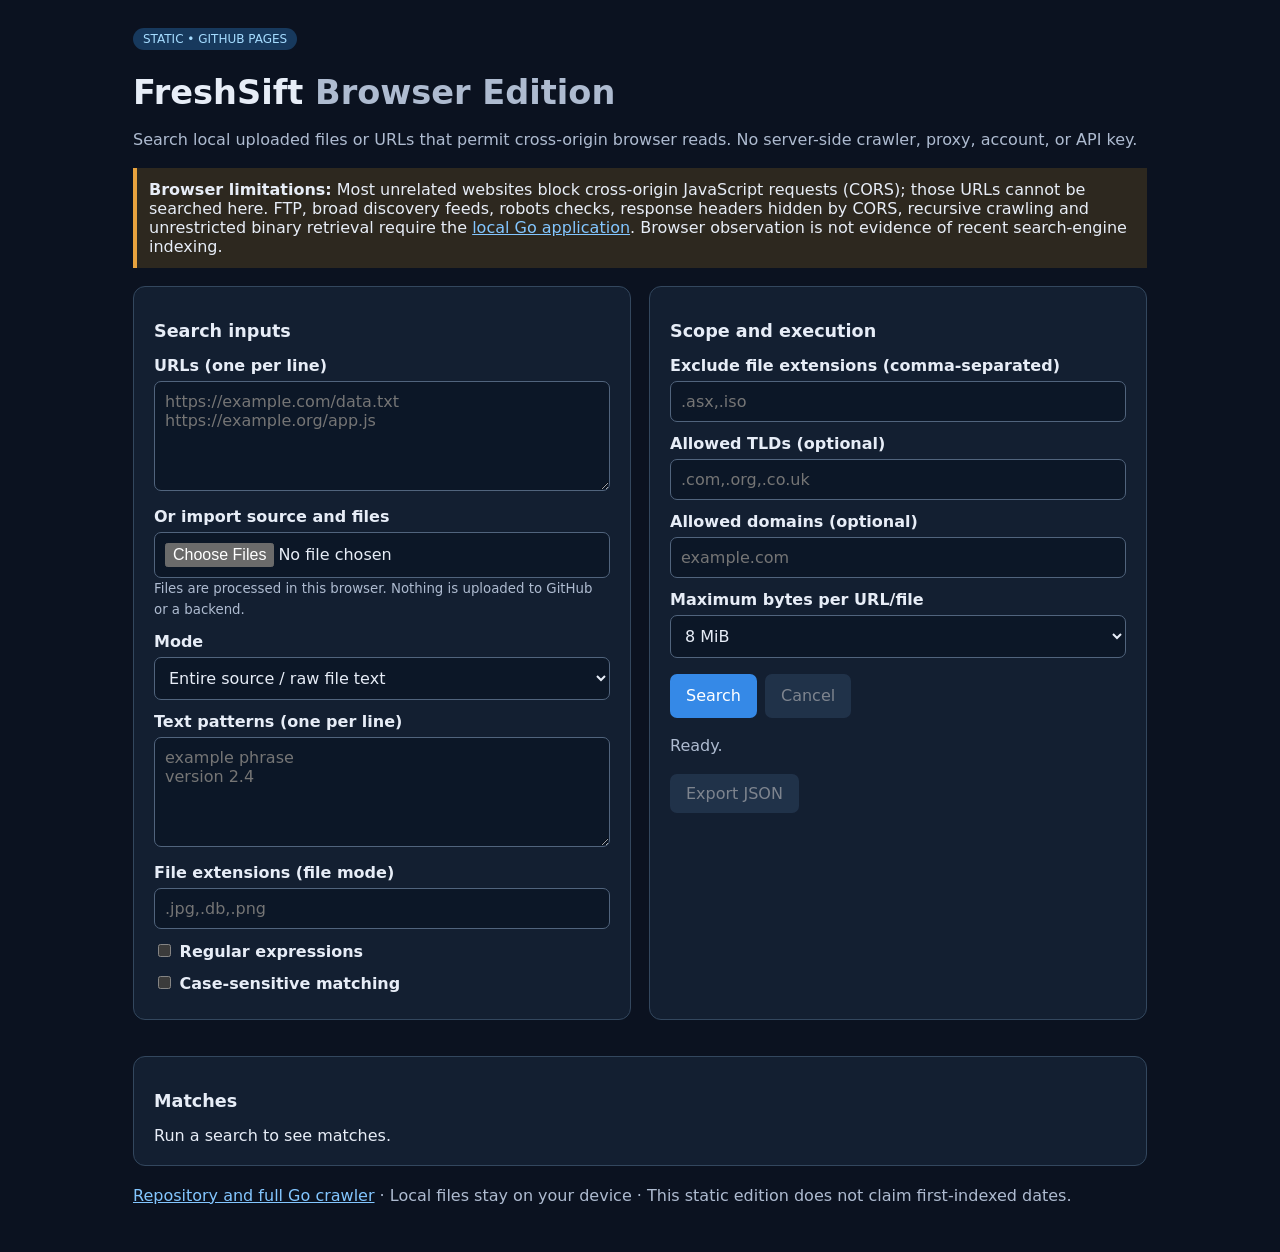
==== index.html @ af71e669 "Add standalone GitHub Pages browser edition" ====
<!doctype html>
<html lang="en"><head><meta charset="utf-8"><meta name="viewport" content="width=device-width,initial-scale=1">
<title>FreshSift · Browser Edition</title><style>
:root{color-scheme:dark;font:16px system-ui;background:#0b1220;color:#e7edf7}*{box-sizing:border-box}body{max-width:1050px;margin:auto;padding:28px 18px}h1{font-size:2.1rem;margin-bottom:4px}h2{font-size:1.1rem}p,small{color:#aebbd0;line-height:1.5}.pill{display:inline-block;padding:4px 10px;background:#17395d;border-radius:18px;color:#a5dcff;font-size:12px}.panel{background:#131f31;border:1px solid #33475e;border-radius:12px;padding:20px;margin:18px 0}.grid{display:grid;grid-template-columns:repeat(auto-fit,minmax(280px,1fr));gap:18px}label{display:block;margin:12px 0 6px;font-weight:600}textarea,input,select,button{font:inherit;border-radius:7px}textarea,input,select{background:#0c1727;color:#e7edf7;border:1px solid #51647d;padding:10px;width:100%}textarea{min-height:110px}button{border:0;padding:10px 16px;background:#3589e7;color:white;cursor:pointer}button:disabled{opacity:.45;cursor:default}button.secondary{background:#314968}button+button{margin-left:8px}a{color:#83c6ff}.warn{padding:12px;border-left:4px solid #e7a23e;background:#2d281f}.result{border-top:1px solid #354962;padding:12px 0;overflow-wrap:anywhere}.excerpt{white-space:pre-wrap;color:#c5d0e1;font-family:ui-monospace,monospace;font-size:13px}mark{background:#e7ba55;color:#1d1c15}.muted{color:#aebbd0}#status{min-height:20px}summary{cursor:pointer}</style></head><body>
<header><span class="pill">STATIC • GITHUB PAGES</span><h1>FreshSift <span class="muted">Browser Edition</span></h1>
<p>Search local uploaded files or URLs that permit cross-origin browser reads. No server-side crawler, proxy, account, or API key.</p></header>
<div class="warn"><b>Browser limitations:</b> Most unrelated websites block cross-origin JavaScript requests (CORS); those URLs cannot be searched here. FTP, broad discovery feeds, robots checks, response headers hidden by CORS, recursive crawling and unrestricted binary retrieval require the <a href="https://github.com/djshellshoxxx/freshift">local Go application</a>. Browser observation is not evidence of recent search-engine indexing.</div>
<div class="grid"><section class="panel"><h2>Search inputs</h2>
<label for="urlSeeds">URLs (one per line)</label><textarea id="urlSeeds" placeholder="https://example.com/data.txt&#10;https://example.org/app.js"></textarea>
<label for="uploads">Or import source and files</label><input id="uploads" type="file" multiple>
<small>Files are processed in this browser. Nothing is uploaded to GitHub or a backend.</small>
<label for="mode">Mode</label><select id="mode"><option value="source">Entire source / raw file text</option><option value="visible">Visible-style text from HTML</option><option value="files">Find file URLs by extension</option></select>
<label for="terms">Text patterns (one per line)</label><textarea id="terms" placeholder="example phrase&#10;version 2.4"></textarea>
<label for="extensions">File extensions (file mode)</label><input id="extensions" placeholder=".jpg,.db,.png">
<label><input type="checkbox" id="regex" style="width:auto"> Regular expressions</label>
<label><input type="checkbox" id="sensitive" style="width:auto"> Case-sensitive matching</label></section>
<section class="panel"><h2>Scope and execution</h2>
<label for="exclude">Exclude file extensions (comma-separated)</label><input id="exclude" placeholder=".asx,.iso">
<label for="tlds">Allowed TLDs (optional)</label><input id="tlds" placeholder=".com,.org,.co.uk">
<label for="domains">Allowed domains (optional)</label><input id="domains" placeholder="example.com">
<label for="maxBytes">Maximum bytes per URL/file</label><select id="maxBytes"><option value="1048576">1 MiB</option><option value="8388608" selected>8 MiB</option></select>
<p><button id="run">Search</button><button id="cancel" class="secondary" disabled>Cancel</button></p>
<p id="status" role="status">Ready.</p><p id="counts" class="muted"></p><button class="secondary" id="export" disabled>Export JSON</button></section></div>
<section class="panel"><h2>Matches</h2><div id="results" aria-live="polite">Run a search to see matches.</div></section>
<footer><p><a href="https://github.com/djshellshoxxx/freshift">Repository and full Go crawler</a> · Local files stay on your device · This static edition does not claim first-indexed dates.</p></footer>
<script>
'use strict';
const el=id=>document.getElementById(id);let controller=null;let results=[];
const lines=s=>s.split(/[\n,]+/).map(v=>v.trim()).filter(Boolean);
const extList=s=>lines(s).map(x=>x.toLowerCase().startsWith('.')?x.toLowerCase():'.'+x.toLowerCase());
function extension(path,arr){return arr.some(x=>path.toLowerCase().endsWith(x))}
function accept(name){let url;try{url=new URL(name)}catch{url=null}const path=url?url.pathname:name;const ex=extList(el('exclude').value);if(extension(path,ex))return false;
if(url){const tlds=extList(el('tlds').value),domains=lines(el('domains').value).map(x=>x.toLowerCase());const host=url.hostname.toLowerCase();if(tlds.length&&!tlds.some(x=>host.endsWith(x)))return false;if(domains.length&&!domains.some(x=>host===x||host.endsWith('.'+x)))return false}return true}
function visible(s){try{const doc=new DOMParser().parseFromString(s,'text/html');for(const e of doc.querySelectorAll('script,style,template,noscript,svg,head'))e.remove();return doc.body?.textContent||''}catch{return s}}
function patterns(){const terms=lines(el('terms').value);if(!terms.length)throw Error('Enter search patterns.');return terms.map(s=>({text:s,re:new RegExp(el('regex').checked?s:s.replace(/[.*+?^$()|[\]{}\\]/g,'\\$&'),el('sensitive').checked?'g':'gi')}))}
function add(name,mode,term,before,match,after){results.push({url:name,mode,pattern:term,matched:match,before,after});const d=document.createElement('div');d.className='result';const title=document.createElement('strong');title.textContent=name;d.append(title);const meta=document.createElement('div');meta.className='muted';meta.textContent=mode+(term?' · '+term:'');d.append(meta);
if(match){const p=document.createElement('div');p.className='excerpt';p.append(document.createTextNode(before));const m=document.createElement('mark');m.textContent=match;p.append(m,document.createTextNode(after));d.append(p)}
el('results').append(d)}
function inspect(name,body,mode,pats){if(mode==='files'){if(extension(new URL(name,location.href).pathname,extList(el('extensions').value)))add(name,'File extension','','','','');return}const text=mode==='visible'?visible(body):body;for(const p of pats){p.re.lastIndex=0;let m,n=0;while((m=p.re.exec(text))&&n++<200){const a=m.index,b=a+m[0].length;add(name,mode,p.text,text.slice(Math.max(0,a-70),a),m[0],text.slice(b,b+100));if(!m[0])p.re.lastIndex++}}}
async function run(){const mode=el('mode').value;const pats=mode==='files'?[]:patterns();if(mode==='files'&&!extList(el('extensions').value).length)throw Error('Enter file extensions.');const urls=lines(el('urlSeeds').value),files=[...el('uploads').files];if(!urls.length&&!files.length)throw Error('Add URLs or upload files.');
controller=new AbortController();el('run').disabled=true;el('cancel').disabled=false;el('export').disabled=true;results=[];el('results').replaceChildren();let done=0,failed=0;const max=Number(el('maxBytes').value);const status=s=>el('status').textContent=s;
for(const file of files){if(controller.signal.aborted)break;if(!accept(file.name))continue;try{if(file.size>max)throw Error('Too large');inspect(file.name,mode,mode==='files'?'':await file.text(),pats);done++}catch(e){failed++;status(file.name+': '+e.message)}}
for(const raw of urls){if(controller.signal.aborted)break;try{const url=new URL(raw);if(!['https:','http:'].includes(url.protocol))throw Error('Only HTTP(S) is supported.');if(!accept(url.href))continue;if(mode==='files'){inspect(url.href,'','files',[]);done++;continue}
status('Fetching '+url.href);const resp=await fetch(url.href,{signal:controller.signal,credentials:'omit'});if(!resp.ok)throw Error('HTTP '+resp.status);const len=Number(resp.headers.get('content-length'));if(len>max)throw Error('Too large');const reader=resp.body?.getReader();let bytes=new Uint8Array(0);if(reader){const chunks=[];let size=0;while(true){const {done:over,value}=await reader.read();if(over)break;size+=value.byteLength;if(size>max){reader.cancel();throw Error('Exceeded file limit')}chunks.push(value)}bytes=new Uint8Array(size);let offset=0;for(const part of chunks){bytes.set(part,offset);offset+=part.length}}else{const b=await resp.arrayBuffer();if(b.byteLength>max)throw Error('Too large');bytes=new Uint8Array(b)}inspect(url.href,new TextDecoder().decode(bytes),mode,pats);done++}catch(e){failed++;status(raw+': '+e.message+(e instanceof TypeError?' (possibly CORS)':''))}}
el('counts').textContent=done+' items processed; '+failed+' failed; '+results.length+' matches';if(!failed)status('Search complete.');el('run').disabled=false;el('cancel').disabled=true;el('export').disabled=!results.length;controller=null}
el('run').addEventListener('click',()=>run().catch(e=>{el('status').textContent=e.message;el('run').disabled=false;el('cancel').disabled=true;controller=null}));el('cancel').addEventListener('click',()=>controller?.abort());el('export').addEventListener('click',()=>{const b=new Blob([JSON.stringify(results,null,2)],{type:'application/json'}),u=URL.createObjectURL(b),a=document.createElement('a');a.href=u;a.download='freshsift-pages-results.json';a.click();setTimeout(()=>URL.revokeObjectURL(u),1000)});
</script></body></html>
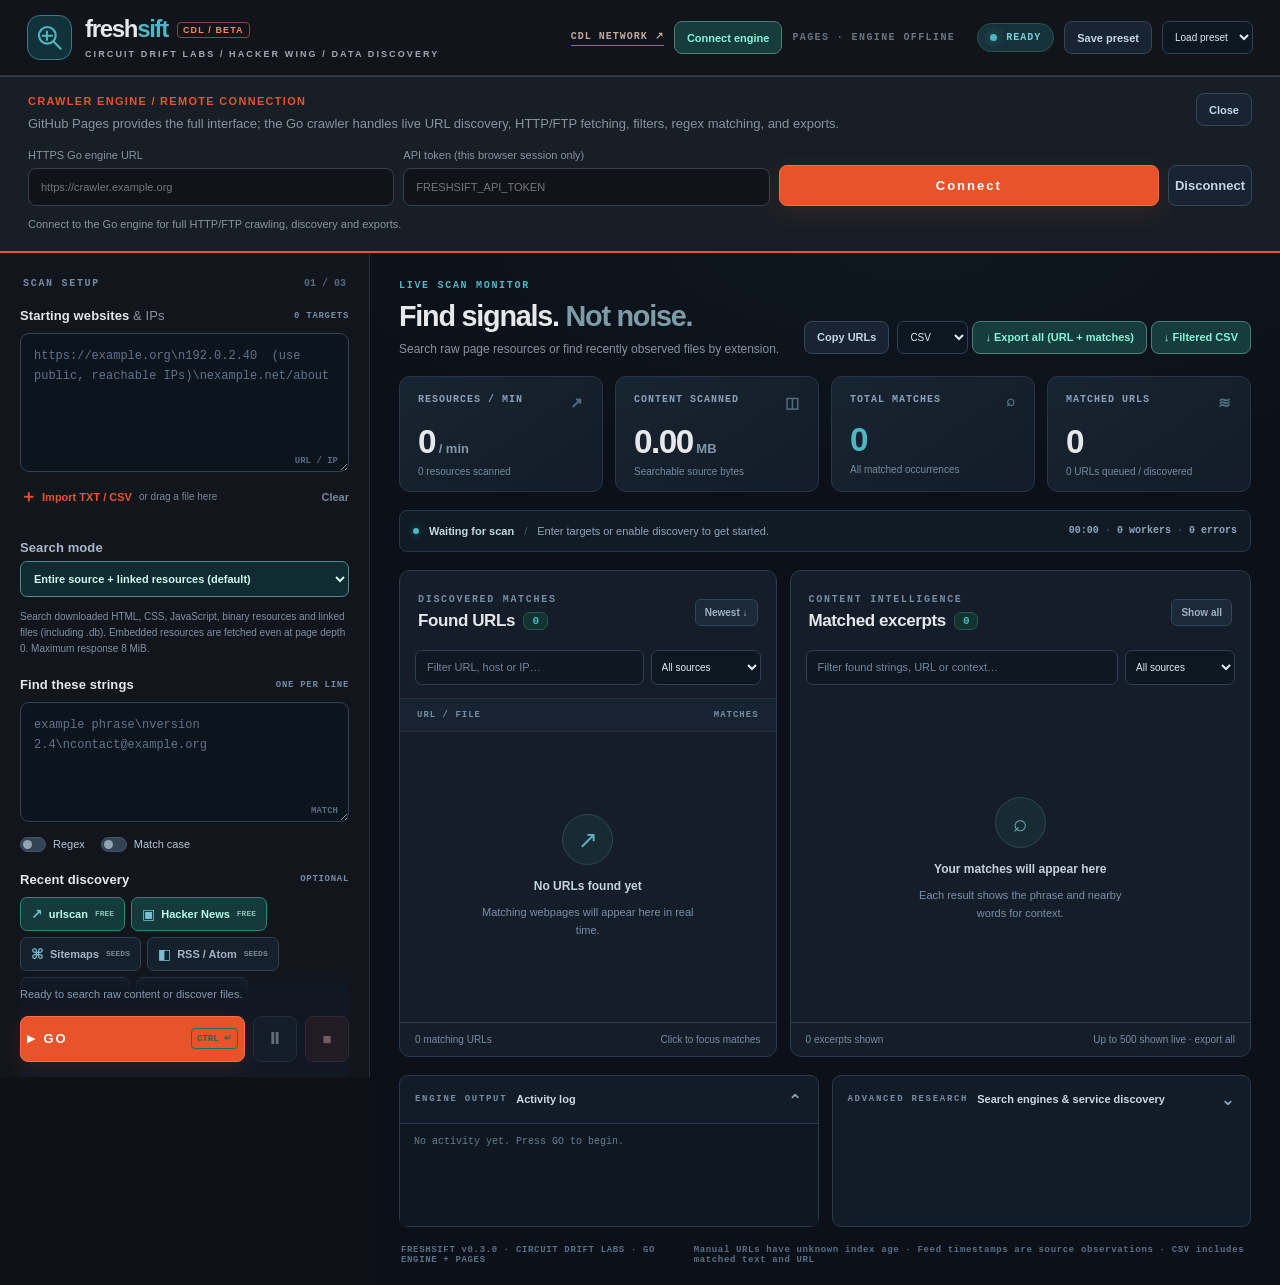
==== commit a1c74392: "Make GitHub Pages root and workflow deployments use identical CDL dashboard" ====
--- a/index.html
+++ b/index.html
@@ -1,47 +1,164 @@
-<!doctype html>
-<html lang="en"><head><meta charset="utf-8"><meta name="viewport" content="width=device-width,initial-scale=1">
-<title>FreshSift · Browser Edition</title><style>
-:root{color-scheme:dark;font:16px system-ui;background:#0b1220;color:#e7edf7}*{box-sizing:border-box}body{max-width:1050px;margin:auto;padding:28px 18px}h1{font-size:2.1rem;margin-bottom:4px}h2{font-size:1.1rem}p,small{color:#aebbd0;line-height:1.5}.pill{display:inline-block;padding:4px 10px;background:#17395d;border-radius:18px;color:#a5dcff;font-size:12px}.panel{background:#131f31;border:1px solid #33475e;border-radius:12px;padding:20px;margin:18px 0}.grid{display:grid;grid-template-columns:repeat(auto-fit,minmax(280px,1fr));gap:18px}label{display:block;margin:12px 0 6px;font-weight:600}textarea,input,select,button{font:inherit;border-radius:7px}textarea,input,select{background:#0c1727;color:#e7edf7;border:1px solid #51647d;padding:10px;width:100%}textarea{min-height:110px}button{border:0;padding:10px 16px;background:#3589e7;color:white;cursor:pointer}button:disabled{opacity:.45;cursor:default}button.secondary{background:#314968}button+button{margin-left:8px}a{color:#83c6ff}.warn{padding:12px;border-left:4px solid #e7a23e;background:#2d281f}.result{border-top:1px solid #354962;padding:12px 0;overflow-wrap:anywhere}.excerpt{white-space:pre-wrap;color:#c5d0e1;font-family:ui-monospace,monospace;font-size:13px}mark{background:#e7ba55;color:#1d1c15}.muted{color:#aebbd0}#status{min-height:20px}summary{cursor:pointer}</style></head><body>
-<header><span class="pill">STATIC • GITHUB PAGES</span><h1>FreshSift <span class="muted">Browser Edition</span></h1>
-<p>Search local uploaded files or URLs that permit cross-origin browser reads. No server-side crawler, proxy, account, or API key.</p></header>
-<div class="warn"><b>Browser limitations:</b> Most unrelated websites block cross-origin JavaScript requests (CORS); those URLs cannot be searched here. FTP, broad discovery feeds, robots checks, response headers hidden by CORS, recursive crawling and unrestricted binary retrieval require the <a href="https://github.com/djshellshoxxx/freshift">local Go application</a>. Browser observation is not evidence of recent search-engine indexing.</div>
-<div class="grid"><section class="panel"><h2>Search inputs</h2>
-<label for="urlSeeds">URLs (one per line)</label><textarea id="urlSeeds" placeholder="https://example.com/data.txt&#10;https://example.org/app.js"></textarea>
-<label for="uploads">Or import source and files</label><input id="uploads" type="file" multiple>
-<small>Files are processed in this browser. Nothing is uploaded to GitHub or a backend.</small>
-<label for="mode">Mode</label><select id="mode"><option value="source">Entire source / raw file text</option><option value="visible">Visible-style text from HTML</option><option value="files">Find file URLs by extension</option></select>
-<label for="terms">Text patterns (one per line)</label><textarea id="terms" placeholder="example phrase&#10;version 2.4"></textarea>
-<label for="extensions">File extensions (file mode)</label><input id="extensions" placeholder=".jpg,.db,.png">
-<label><input type="checkbox" id="regex" style="width:auto"> Regular expressions</label>
-<label><input type="checkbox" id="sensitive" style="width:auto"> Case-sensitive matching</label></section>
-<section class="panel"><h2>Scope and execution</h2>
-<label for="exclude">Exclude file extensions (comma-separated)</label><input id="exclude" placeholder=".asx,.iso">
-<label for="tlds">Allowed TLDs (optional)</label><input id="tlds" placeholder=".com,.org,.co.uk">
-<label for="domains">Allowed domains (optional)</label><input id="domains" placeholder="example.com">
-<label for="maxBytes">Maximum bytes per URL/file</label><select id="maxBytes"><option value="1048576">1 MiB</option><option value="8388608" selected>8 MiB</option></select>
-<p><button id="run">Search</button><button id="cancel" class="secondary" disabled>Cancel</button></p>
-<p id="status" role="status">Ready.</p><p id="counts" class="muted"></p><button class="secondary" id="export" disabled>Export JSON</button></section></div>
-<section class="panel"><h2>Matches</h2><div id="results" aria-live="polite">Run a search to see matches.</div></section>
-<footer><p><a href="https://github.com/djshellshoxxx/freshift">Repository and full Go crawler</a> · Local files stay on your device · This static edition does not claim first-indexed dates.</p></footer>
-<script>
-'use strict';
-const el=id=>document.getElementById(id);let controller=null;let results=[];
-const lines=s=>s.split(/[\n,]+/).map(v=>v.trim()).filter(Boolean);
-const extList=s=>lines(s).map(x=>x.toLowerCase().startsWith('.')?x.toLowerCase():'.'+x.toLowerCase());
-function extension(path,arr){return arr.some(x=>path.toLowerCase().endsWith(x))}
-function accept(name){let url;try{url=new URL(name)}catch{url=null}const path=url?url.pathname:name;const ex=extList(el('exclude').value);if(extension(path,ex))return false;
-if(url){const tlds=extList(el('tlds').value),domains=lines(el('domains').value).map(x=>x.toLowerCase());const host=url.hostname.toLowerCase();if(tlds.length&&!tlds.some(x=>host.endsWith(x)))return false;if(domains.length&&!domains.some(x=>host===x||host.endsWith('.'+x)))return false}return true}
-function visible(s){try{const doc=new DOMParser().parseFromString(s,'text/html');for(const e of doc.querySelectorAll('script,style,template,noscript,svg,head'))e.remove();return doc.body?.textContent||''}catch{return s}}
-function patterns(){const terms=lines(el('terms').value);if(!terms.length)throw Error('Enter search patterns.');return terms.map(s=>({text:s,re:new RegExp(el('regex').checked?s:s.replace(/[.*+?^$()|[\]{}\\]/g,'\\$&'),el('sensitive').checked?'g':'gi')}))}
-function add(name,mode,term,before,match,after){results.push({url:name,mode,pattern:term,matched:match,before,after});const d=document.createElement('div');d.className='result';const title=document.createElement('strong');title.textContent=name;d.append(title);const meta=document.createElement('div');meta.className='muted';meta.textContent=mode+(term?' · '+term:'');d.append(meta);
-if(match){const p=document.createElement('div');p.className='excerpt';p.append(document.createTextNode(before));const m=document.createElement('mark');m.textContent=match;p.append(m,document.createTextNode(after));d.append(p)}
-el('results').append(d)}
-function inspect(name,body,mode,pats){if(mode==='files'){if(extension(new URL(name,location.href).pathname,extList(el('extensions').value)))add(name,'File extension','','','','');return}const text=mode==='visible'?visible(body):body;for(const p of pats){p.re.lastIndex=0;let m,n=0;while((m=p.re.exec(text))&&n++<200){const a=m.index,b=a+m[0].length;add(name,mode,p.text,text.slice(Math.max(0,a-70),a),m[0],text.slice(b,b+100));if(!m[0])p.re.lastIndex++}}}
-async function run(){const mode=el('mode').value;const pats=mode==='files'?[]:patterns();if(mode==='files'&&!extList(el('extensions').value).length)throw Error('Enter file extensions.');const urls=lines(el('urlSeeds').value),files=[...el('uploads').files];if(!urls.length&&!files.length)throw Error('Add URLs or upload files.');
-controller=new AbortController();el('run').disabled=true;el('cancel').disabled=false;el('export').disabled=true;results=[];el('results').replaceChildren();let done=0,failed=0;const max=Number(el('maxBytes').value);const status=s=>el('status').textContent=s;
-for(const file of files){if(controller.signal.aborted)break;if(!accept(file.name))continue;try{if(file.size>max)throw Error('Too large');inspect(file.name,mode,mode==='files'?'':await file.text(),pats);done++}catch(e){failed++;status(file.name+': '+e.message)}}
-for(const raw of urls){if(controller.signal.aborted)break;try{const url=new URL(raw);if(!['https:','http:'].includes(url.protocol))throw Error('Only HTTP(S) is supported.');if(!accept(url.href))continue;if(mode==='files'){inspect(url.href,'','files',[]);done++;continue}
-status('Fetching '+url.href);const resp=await fetch(url.href,{signal:controller.signal,credentials:'omit'});if(!resp.ok)throw Error('HTTP '+resp.status);const len=Number(resp.headers.get('content-length'));if(len>max)throw Error('Too large');const reader=resp.body?.getReader();let bytes=new Uint8Array(0);if(reader){const chunks=[];let size=0;while(true){const {done:over,value}=await reader.read();if(over)break;size+=value.byteLength;if(size>max){reader.cancel();throw Error('Exceeded file limit')}chunks.push(value)}bytes=new Uint8Array(size);let offset=0;for(const part of chunks){bytes.set(part,offset);offset+=part.length}}else{const b=await resp.arrayBuffer();if(b.byteLength>max)throw Error('Too large');bytes=new Uint8Array(b)}inspect(url.href,new TextDecoder().decode(bytes),mode,pats);done++}catch(e){failed++;status(raw+': '+e.message+(e instanceof TypeError?' (possibly CORS)':''))}}
-el('counts').textContent=done+' items processed; '+failed+' failed; '+results.length+' matches';if(!failed)status('Search complete.');el('run').disabled=false;el('cancel').disabled=true;el('export').disabled=!results.length;controller=null}
-el('run').addEventListener('click',()=>run().catch(e=>{el('status').textContent=e.message;el('run').disabled=false;el('cancel').disabled=true;controller=null}));el('cancel').addEventListener('click',()=>controller?.abort());el('export').addEventListener('click',()=>{const b=new Blob([JSON.stringify(results,null,2)],{type:'application/json'}),u=URL.createObjectURL(b),a=document.createElement('a');a.href=u;a.download='freshsift-pages-results.json';a.click();setTimeout(()=>URL.revokeObjectURL(u),1000)});
-</script></body></html>+<!DOCTYPE html>
+<html lang="en">
+<head>
+<meta charset="utf-8">
+<meta name="viewport" content="width=device-width, initial-scale=1">
+<meta name="freshsift-frontend" content="pages">
+<meta name="theme-color" content="#0e1116">
+<meta name="description" content="FreshSift — search recent public URLs, files, raw HTML, CSS and JavaScript for strings or regex.">
+<title>FreshSift · Web discovery, files &amp; source search</title>
+<link rel="icon" type="image/svg+xml" href="./favicon.svg">
+<link rel="stylesheet" href="./style.css">
+<script src="./app.js" defer></script>
+</head>
+<body>
+<div class="shell">
+  <header class="topbar">
+    <div class="brand">
+      <div class="logo" aria-hidden="true"><svg viewBox="0 0 36 36" fill="none"><circle cx="15.5" cy="15.5" r="9.7" stroke="currentColor" stroke-width="2.5"/><path d="m23 23 8 8M10 16h11m-6-5v10" stroke="currentColor" stroke-width="2.4" stroke-linecap="round"/></svg></div>
+      <div><div class="brandname">fresh<span>sift</span><span class="beta">CDL / BETA</span></div><div class="brandcaption">CIRCUIT DRIFT LABS  /  HACKER WING  /  DATA DISCOVERY</div></div>
+    </div>
+    <div class="header-actions"><a class="circuit-link" href="https://github.com/djshellshoxxx" target="_blank" rel="noopener noreferrer" title="Circuit Drift Labs projects">CDL NETWORK ↗</a><button id="btnConnect" class="btn btn-outline btn-small" type="button">Connect engine</button>
+      <span class="header-clock" id="clock">LOCAL ENGINE</span>
+      <span class="state-chip" id="stateChip"><i></i><span id="stateText">READY</span></span>
+      <button id="btnPresets" type="button" class="btn btn-ghost btn-small" title="Save your settings as a preset">Save preset</button>
+      <select id="presetSelect" aria-label="Load preset" class="compact-select"><option value="">Load preset</option></select>
+    </div>
+  </header>
+
+  <section id="connectionPanel" class="connection-panel" hidden aria-label="Crawler engine connection">
+    <div class="connection-head"><div><strong>CRAWLER ENGINE / REMOTE CONNECTION</strong><p>GitHub Pages provides the full interface; the Go crawler handles live URL discovery, HTTP/FTP fetching, filters, regex matching, and exports.</p></div><button type="button" id="connectionClose" class="btn btn-ghost btn-small">Close</button></div>
+    <div class="connection-fields"><label>HTTPS Go engine URL<input id="engineURL" type="url" placeholder="https://crawler.example.org" spellcheck="false" autocomplete="url"></label><label>API token (this browser session only)<input id="engineToken" type="password" placeholder="FRESHSIFT_API_TOKEN" autocomplete="off"></label><button class="btn btn-primary" id="connectSubmit" type="button">Connect</button><button class="btn btn-ghost" id="disconnectEngine" type="button">Disconnect</button></div>
+    <p class="connection-note" id="engineConnectionMessage" role="status">Run the Go engine behind an HTTPS reverse proxy with token authentication and the Pages origin explicitly allowed. Credentials are never sent to GitHub.</p>
+  </section>
+  <div class="workspace">
+    <aside class="sidebar" aria-label="Search configuration">
+      <div class="side-head"><span class="eyebrow">SCAN SETUP</span><span class="side-number">01 / 03</span></div>
+      <section class="form-section">
+        <div class="section-head"><label for="seeds" class="field-title">Starting websites <span class="soft">&amp; IPs</span></label><span class="hint-link" id="targetCount">0 TARGETS</span></div>
+        <div class="field-wrap"><textarea id="seeds" rows="5" spellcheck="false" placeholder="https://example.org\n192.0.2.40  (use public, reachable IPs)\nexample.net/about"></textarea><span class="field-corner">URL / IP</span></div>
+        <div class="file-row" id="dropzone"><input type="file" id="fileInput" accept=".txt,.csv,.list,.tsv" hidden><button class="text-action" id="chooseFile" type="button"><span class="action-icon">＋</span> Import TXT / CSV</button><span class="file-hint" id="fileHint">or drag a file here</span><button type="button" id="clearSeeds" class="text-action muted-action">Clear</button></div>
+      </section>
+
+      <section class="form-section">
+        <label class="stack-field full-field scope-field"><span class="field-title">Search mode</span><select id="searchMode" aria-describedby="modeHint">
+          <option value="source" selected>Entire source + linked resources (default)</option>
+          <option value="visible">Visible webpage text only</option>
+          <option value="files">Discover filetypes by extension</option>
+        </select></label>
+        <div class="note" id="modeHint">Scans downloaded HTML, CSS, JS, text and other resource bytes, including .db files. Linked assets are scanned even at page depth 0; large resources have an 8 MiB limit.</div>
+      </section>
+      <section class="form-section" id="stringSettings">
+        <div class="section-head"><label for="patterns" class="field-title">Find these strings</label><span class="hint-link">ONE PER LINE</span></div>
+        <div class="field-wrap"><textarea id="patterns" rows="4" spellcheck="false" placeholder="example phrase\nversion 2.4\ncontact@example.org"></textarea><span class="field-corner">MATCH</span></div>
+        <div class="toggle-row">
+          <label class="switch-label"><input type="checkbox" id="regex"><span class="switch-track"></span> Regex</label>
+          <label class="switch-label"><input type="checkbox" id="caseSensitive"><span class="switch-track"></span> Match case</label>
+        </div>
+      </section>
+      <section class="form-section" id="fileTypeSettings" hidden>
+        <div class="section-head"><label for="fileTypes" class="field-title">Find these filetypes</label><span class="hint-link">EXTENSIONS</span></div>
+        <div class="field-wrap"><textarea id="fileTypes" rows="2" spellcheck="false" placeholder=".jpg, .jpeg, .png, .db"></textarea><span class="field-corner">FILES</span></div>
+        <div class="note">Finds matching file URLs from seeds, recent discovery feeds, webpage links, resource references and FTP listings. Verifies accessibility with HTTP HEAD / FTP SIZE where supported, without downloading large matches. Discovery time is not proof of first indexing.</div>
+      </section>
+
+      <section class="form-section discovery">
+        <div class="section-head"><span class="field-title">Recent discovery</span><span class="hint-link">OPTIONAL</span></div>
+        <div class="source-options">
+          <label class="source"><input type="checkbox" id="src-urlscan" checked><span class="source-body"><span class="source-icon">↗</span> urlscan <small>FREE</small></span></label>
+          <label class="source"><input type="checkbox" id="src-hn" checked><span class="source-body"><span class="source-icon">▣</span> Hacker News <small>FREE</small></span></label>
+          <label class="source"><input type="checkbox" id="src-sitemap"><span class="source-body"><span class="source-icon">⌘</span> Sitemaps <small>SEEDS</small></span></label>
+          <label class="source"><input type="checkbox" id="src-rss"><span class="source-body"><span class="source-icon">◧</span> RSS / Atom <small>SEEDS</small></span></label>
+          <label class="source"><input type="checkbox" id="src-ct"><span class="source-body"><span class="source-icon">◇</span> CT logs <small>SEEDS</small></span></label>
+          <label class="source"><input type="checkbox" id="src-brave"><span class="source-body"><span class="source-icon">◈</span> Brave API <small>KEY</small></span></label>
+        </div>
+        <div class="two-fields">
+          <label class="stack-field"><span>Source age window</span><select id="recentHours"><option value="1">Last 1 hour</option><option value="6">Last 6 hours</option><option value="12">Last 12 hours</option><option value="24" selected>Last 24 hours</option><option value="48">Last 48 hours</option><option value="72">Last 3 days</option><option value="168">Last 7 days</option><option value="720">Last 30 days</option></select></label>
+          <label class="stack-field"><span>Discover up to / source</span><select id="discoveryLimit"><option value="50">50 URLs</option><option value="100">100 URLs</option><option value="250" selected>250 URLs</option><option value="500">500 URLs</option><option value="1000">1,000 URLs</option><option value="2000">2,000 URLs</option></select></label>
+        </div>
+        <label class="stack-field full-field"><span>Discovery keyword <em>(HN / Brave)</em></span><input id="sourceQuery" type="text" placeholder="Optional: service name or topic" maxlength="256"></label>
+        <div class="note">Recent scan, post, or certificate times are <strong>not</strong> proof that a page was first indexed.</div>
+      </section>
+
+      <details class="advanced" id="advanced"><summary>Scan limits &amp; crawl controls <span class="summary-arrow">⌄</span></summary>
+        <div class="advanced-inner">
+          <div class="two-fields"><label class="stack-field"><span>Budget mode</span><select id="budgetMode"><option value="pages" selected>Depth / page limits</option><option value="timer">Minutes per site</option></select></label><label class="stack-field"><span>Follow links</span><select id="depth"><option value="0">Homepage / seed only</option><option value="1" selected>1 level</option><option value="2">2 levels</option><option value="3">3 levels</option><option value="5">5 levels</option><option value="8">8 levels</option></select></label></div>
+          <div class="two-fields"><label class="stack-field"><span>Max path segments</span><input type="number" id="maxPathSegments" min="0" max="50" value="5"></label><label class="stack-field"><span>Extra dirs below seed <em>(0=any)</em></span><input type="number" id="maxExtraDirs" min="0" max="50" value="0"></label></div>
+          <div class="two-fields"><label class="stack-field"><span>Minutes per site <em>(0 = off)</em></span><input type="number" id="siteMinutes" min="0" max="1440" value="0"></label><label class="stack-field"><span>Max pages total</span><input type="number" id="maxPages" min="1" max="100000" value="1000"></label></div>
+          <div class="two-fields"><label class="stack-field"><span>Pages per host</span><input type="number" id="maxPagesPerHost" min="1" max="10000" value="80"></label><label class="stack-field"><span>Parallel workers</span><input type="number" id="concurrency" min="1" max="200" value="24"></label></div>
+          <div class="two-fields"><label class="stack-field"><span>Workers / host</span><input type="number" id="perHostConcurrency" min="1" max="10" value="2"></label><label class="stack-field"><span>Timeout / request (s)</span><input type="number" id="timeoutSeconds" min="2" max="90" value="12"></label></div>
+          <div class="tick-list">
+            <label><input id="respectRobots" type="checkbox" checked> Respect robots.txt</label>
+            <label><input id="enableFTP" type="checkbox" checked> Follow anonymous FTP links and directory listings (passive, read-only)</label>
+            <label><input id="status2xxOnly" type="checkbox" checked> Only match successful (2xx) pages</label>
+            <label><input id="followExternal" type="checkbox"> Follow links to external domains</label>
+            <label><input id="allowPrivate" type="checkbox"> Allow private / LAN IP destinations</label>
+          </div>
+        </div>
+      </details>
+      <details class="advanced" id="filterSettings"><summary>Target filters <span class="summary-arrow">⌄</span></summary>
+        <div class="advanced-inner">
+          <label class="stack-field full-field"><span>Only these TLDs <em>(optional: .com, .org, .co.uk)</em></span><input id="allowedTLDs" placeholder=".com, .net, .co.uk"></label>
+          <div class="note">A TLD filter excludes IP-address targets; leave it blank to include direct IPs.</div>
+          <label class="stack-field full-field"><span>Exclude filetypes <em>(comma separated)</em></span><input id="excludeFileTypes" placeholder=".asx, .iso, .mp4"></label>
+          <label class="stack-field full-field"><span>Only these domains <em>(comma separated)</em></span><input id="allowDomains" placeholder="example.org, docs.example.net"></label>
+          <label class="stack-field full-field"><span>Exclude these domains</span><input id="excludeDomains" placeholder="ads.example.org"></label>
+          <label class="stack-field full-field"><span>URL must contain</span><input id="urlContains" placeholder="/blog/"></label>
+          <label class="stack-field full-field"><span>URL must not contain</span><input id="urlExcludes" placeholder="/archive/"></label>
+        </div>
+      </details>
+      <details class="advanced" id="projectTools"><summary>Project tools &amp; session history <span class="summary-arrow">⌄</span></summary>
+      <div class="advanced-inner">
+        <p class="note">Export or import complete scan settings, preview current scope, and review recent locally stored scan summaries. The browser never automatically uploads those settings.</p>
+        <div class="tools-row"><button type="button" id="scopePreview" class="btn btn-ghost btn-small">Scope preview</button><button type="button" id="exportConfig" class="btn btn-ghost btn-small">Export settings</button><button type="button" id="importConfigBtn" class="btn btn-ghost btn-small">Import settings</button><input type="file" accept="application/json,.json" id="importConfigFile" hidden></div>
+        <div id="scopeReport" class="scope-report" role="status" hidden></div>
+        <div class="history-head">RECENT SCANS / LOCAL HISTORY</div><div id="scanHistory" class="history-list">No scans saved yet.</div>
+      </div></details>
+      <div class="sidebar-bottom">
+        <div id="statusMessage" role="status" class="status-message">Ready to search raw content or discover files.</div>
+        <div class="start-row"><button id="startBtn" class="btn btn-primary" type="button"><span class="play">▶</span> GO <span class="keycap">CTRL ↵</span></button><button id="pauseBtn" class="btn btn-ghost icon-btn" type="button" title="Pause scan" disabled>Ⅱ</button><button id="stopBtn" class="btn btn-danger icon-btn" type="button" title="Stop scan" disabled>■</button></div>
+      </div>
+    </aside>
+
+    <main class="main" aria-label="Live results">
+      <div class="main-top"><div><div class="eyebrow cyan">LIVE SCAN MONITOR</div><h1>Find signals. <span>Not noise.</span></h1><p>Search raw page resources or find recently observed files by extension.</p></div><div class="top-tools"><button id="copyUrls" type="button" class="btn btn-ghost btn-small">Copy URLs</button><div class="export-group"><select aria-label="Export format" id="exportFormat" class="compact-select"><option value="csv">CSV</option><option value="json">JSON</option><option value="jsonl">JSONL</option></select><button type="button" class="btn btn-outline btn-small" id="saveBtn">↓ Export all (URL + matches)</button><button type="button" class="btn btn-outline btn-small" id="filteredCSV">↓ Filtered CSV</button></div></div></div>
+      <div class="metrics" aria-label="Live statistics">
+        <div class="metric"><div class="metric-label">RESOURCES / MIN <span class="metric-symbol">↗</span></div><div class="metric-value" id="statRate">0<span class="metric-unit"> / min</span></div><div class="metric-footer" id="statScanned">0 resources scanned</div></div>
+        <div class="metric"><div class="metric-label">CONTENT SCANNED <span class="metric-symbol">◫</span></div><div class="metric-value" id="statMB">0.00<span class="metric-unit"> MB</span></div><div class="metric-footer">Searchable source bytes</div></div>
+        <div class="metric"><div class="metric-label"><span id="matchesLabel">TOTAL MATCHES</span> <span class="metric-symbol">⌕</span></div><div class="metric-value accent" id="statMatches">0</div><div class="metric-footer">All matched occurrences</div></div>
+        <div class="metric"><div class="metric-label">MATCHED URLS <span class="metric-symbol">≋</span></div><div class="metric-value" id="statMatchedPages">0</div><div class="metric-footer" id="statDiscovered">0 URLs queued / discovered</div></div>
+      </div>
+      <div class="scan-strip"><div class="scan-strip-start"><span class="pulse-dot"></span><strong id="scanStatus">Waiting for scan</strong><span class="strip-separator">/</span><span id="scanUrl">Enter targets or enable discovery to get started.</span></div><div class="strip-counter"><span id="statElapsed">00:00</span> <span class="strip-separator">·</span> <span id="statActive">0 workers</span> <span class="strip-separator">·</span> <span id="statErrors">0 errors</span></div></div>
+      <div class="results-grid">
+        <section class="panel url-panel" aria-label="Matched URLs">
+          <div class="panel-heading"><div><div class="eyebrow">DISCOVERED MATCHES</div><h2>Found URLs <span class="count" id="urlCount">0</span></h2></div><div class="panel-actions"><button id="sortUrls" class="micro-button" type="button" title="Change URL sorting">Newest ↓</button></div></div>
+          <div class="filter-row"><input type="search" id="urlFilter" placeholder="Filter URL, host or IP…" aria-label="Filter found URLs"><select id="urlSourceFilter" class="tiny-select" aria-label="Filter URLs by source"><option value="">All sources</option></select></div>
+          <div class="table-head"><span>URL / FILE</span><span>MATCHES</span></div>
+          <div id="urls" class="panel-scroll"><div class="empty"><span class="empty-icon">↗</span><strong>No URLs found yet</strong><span>Matching webpages will appear here in real time.</span></div></div>
+          <div class="panel-footer"><span id="urlFooter">0 matching URLs</span><span>Click to focus matches</span></div>
+        </section>
+        <section class="panel excerpt-panel" aria-label="Matched text excerpts">
+          <div class="panel-heading"><div><div class="eyebrow">CONTENT INTELLIGENCE</div><h2><span id="excerptHeading">Matched excerpts</span> <span class="count" id="matchCount">0</span></h2></div><div class="panel-actions"><button type="button" class="micro-button" id="clearFocus">Show all</button></div></div>
+          <div class="filter-row"><input id="matchFilter" type="search" placeholder="Filter found strings, URL or context…"><select id="matchSourceFilter" class="tiny-select" aria-label="Filter matching excerpts by source"><option value="">All sources</option></select></div>
+          <div class="excerpts" id="matches"><div class="empty"><span class="empty-icon">⌕</span><strong>Your matches will appear here</strong><span>Each result shows the phrase and nearby words for context.</span></div></div>
+          <div class="panel-footer"><span id="matchFooter">0 excerpts shown</span><span>Up to 500 shown live · export all</span></div>
+        </section>
+      </div>
+
+      <div class="lower-grid">
+        <details class="bottom-panel" open><summary><span class="eyebrow">ENGINE OUTPUT</span><strong>Activity log</strong><span class="summary-arrow">⌄</span></summary><div class="activity" id="activity"><div class="activity-empty">No activity yet. Press GO to begin.</div></div></details>
+        <details class="bottom-panel"><summary><span class="eyebrow">ADVANCED RESEARCH</span><strong>Search engines &amp; service discovery</strong><span class="summary-arrow">⌄</span></summary><div class="research">
+          <p>Build a query for public search engines. These buttons open external search results; they do not import those results into the crawler.</p>
+          <div class="two-fields"><label class="stack-field"><span>Service preset</span><select id="servicePreset"><option value="">Custom query</option><option value='intitle:"Grafana"'>Grafana dashboards</option><option value='intitle:"Jenkins"'>Jenkins servers</option><option value='intitle:"Index of /"'>Directory listings</option><option value='intitle:"nginx"'>nginx pages</option><option value='"Apache2 Ubuntu Default Page"'>Apache default pages</option><option value='intitle:"Kibana"'>Kibana interfaces</option></select></label><label class="stack-field"><span>IP lookup (InternetDB)</span><div class="inline-form"><input type="text" id="ipInput" placeholder="1.1.1.1"><button type="button" id="ipLookup" class="btn btn-outline btn-small">Lookup</button></div></label></div>
+          <label class="stack-field full-field"><span>Advanced search operators / service keywords</span><input id="engineQuery" placeholder='intitle:"Grafana" site:example.org'></label>
+          <div class="engine-links" id="engineLinks"></div><pre id="ipOutput" class="ip-output" hidden></pre>
+          <div class="note">InternetDB is free for individual public-IP lookups; its results are not a real-time index of newly discovered IPs.</div>
+        </div></details>
+      </div>
+      <footer class="footer"><span>FRESHSIFT v0.3.0 · CIRCUIT DRIFT LABS · GO ENGINE + PAGES</span><span>Manual URLs have unknown index age · Feed timestamps are source observations · CSV includes matched text and URL</span></footer>
+    </main>
+  </div>
+</div>
+<div id="toast" class="toast" role="alert" aria-live="polite" hidden></div>
+</body>
+</html>
--- a/style.css
+++ b/style.css
@@ -0,0 +1,36 @@
+:root{color-scheme:dark;--bg:#0e1116;--sidebar:#12161c;--panel:#171b22;--panel-2:#1c222b;--elev:#252a31;--line:#2a303a;--text:#e6e8ec;--muted:#8a929e;--faint:#687481;--accent:#4fb6c4;--accent-2:#e8532a;--danger:#ed6866;--radius:13px;font-family:Inter,"Segoe UI",Arial,system-ui,sans-serif}
+*{box-sizing:border-box}body{margin:0;color:var(--text);background:var(--bg);font-size:13px}button,input,select,textarea{font:inherit}button{cursor:pointer}button:disabled{cursor:not-allowed;opacity:.45}a{color:inherit;text-decoration:none}a:hover{color:var(--accent-2)}::selection{background:#228e8c7c}
+.shell{min-height:100vh;max-width:2100px;margin:auto}.topbar{height:76px;background:#11151b;border-bottom:1px solid var(--line);display:flex;align-items:center;justify-content:space-between;padding:0 27px;gap:20px}.brand{display:flex;align-items:center;gap:13px}.logo{width:45px;height:45px;display:grid;place-items:center;color:var(--accent);background:#103238;border:1px solid #397988;border-radius:13px}.logo svg{width:31px}.brandname{font-size:24px;font-weight:800;letter-spacing:-1.3px;line-height:1}.brandname span:first-child{color:var(--accent)}.beta{font-weight:800;font-size:9px;letter-spacing:1.1px;vertical-align:middle;color:var(--accent-2);border:1px solid #285277;border-radius:4px;padding:2px 5px;margin-left:9px}.brandcaption{font-size:9px;letter-spacing:2.1px;color:#7c91a9;font-weight:700;margin-top:8px}.header-actions{display:flex;gap:10px;align-items:center}.header-clock{font:600 10px/1.2 ui-monospace,Consolas,monospace;color:var(--faint);letter-spacing:1.4px;margin-right:12px}.state-chip{border:1px solid #275849;background:#17313b;border-radius:30px;padding:8px 12px;color:#76cfd7;display:flex;align-items:center;gap:9px;font:700 10px ui-monospace,Consolas,monospace;letter-spacing:1px}.state-chip i{display:block;height:7px;width:7px;border-radius:50%;background:#4fb6c4;box-shadow:0 0 11px #50e9b588}.state-chip.busy i,.pulse-dot.busy{animation:pulse 1.8s infinite}@keyframes pulse{50%{opacity:.4}}.state-chip.failed{color:#f7a7a8;border-color:#683c49;background:#311d28}.state-chip.failed i{background:var(--danger)}
+.workspace{display:grid;grid-template-columns:370px minmax(0,1fr);min-height:calc(100vh - 76px)}.sidebar{background:var(--sidebar);border-right:1px solid var(--line);display:flex;flex-direction:column;padding:25px 20px 20px;gap:0;max-height:calc(100vh - 76px);overflow-y:auto;scrollbar-width:thin;scrollbar-color:#36465b transparent}.side-head{display:flex;justify-content:space-between;align-items:center;padding:0 3px 19px}.eyebrow{font:800 10px ui-monospace,Consolas,monospace;letter-spacing:1.7px;color:#748ba4}.eyebrow.cyan{color:var(--accent)}.side-number{font:700 10px ui-monospace,monospace;color:#526980}.form-section{margin-bottom:20px}.section-head{display:flex;align-items:center;justify-content:space-between;margin-bottom:10px}.field-title{font-size:13px;font-weight:750;letter-spacing:.1px}.soft{font-weight:450;color:var(--muted)}.hint-link{font:700 9px ui-monospace,monospace;color:#728aa5;letter-spacing:.7px}.field-wrap{position:relative}.field-wrap textarea{width:100%;background:#0c141e;border:1px solid #324155;border-radius:9px;padding:13px 13px 25px;resize:vertical;min-height:96px;line-height:1.65;color:#e6f7ff;font:12px/1.65 ui-monospace,Consolas,"Courier New",monospace;outline:0}.field-wrap textarea:focus,input:focus,select:focus{border-color:#49bca9;box-shadow:0 0 0 3px #43dfbc14}.field-wrap textarea::placeholder{color:#61738a}.field-corner{position:absolute;bottom:9px;right:11px;color:#566a82;font:700 9px ui-monospace,monospace;pointer-events:none}.file-row{display:flex;align-items:center;gap:7px;padding-top:9px;min-height:34px;flex-wrap:wrap}.file-row.dragging{outline:1px dashed var(--accent);background:#193a3b}.text-action{border:0;background:transparent;padding:0;color:var(--accent-2);font-size:11px;font-weight:650}.text-action:hover{text-decoration:underline}.action-icon{font-size:17px;line-height:0;vertical-align:-1px;margin-right:2px}.file-hint{color:#75869b;font-size:10px;flex:1}.muted-action{color:#75869b}.toggle-row{display:flex;gap:16px;align-items:center;margin-top:12px;flex-wrap:wrap}.switch-label{display:flex;gap:7px;align-items:center;font-size:11px;color:#b3c1d0;cursor:pointer;white-space:nowrap}.switch-label input{position:absolute;width:1px;height:1px;opacity:0}.switch-track{width:26px;height:15px;border-radius:12px;background:#334255;border:1px solid #46566b;position:relative;transition:background .15s}.switch-track:after{content:"";position:absolute;width:9px;height:9px;border-radius:50%;background:#93a3b6;top:2px;left:2px;transition:transform .15s}.switch-label input:checked+.switch-track{background:#185e57;border-color:#39b49c}.switch-label input:checked+.switch-track:after{background:#5cf5ce;transform:translateX(11px)}.switch-label input:focus-visible+.switch-track{outline:2px solid #6ff1d2;outline-offset:2px}
+.source-options{display:flex;flex-wrap:wrap;gap:6px;margin-bottom:14px}.source{cursor:pointer}.source input{position:absolute;width:1px;height:1px;opacity:0}.source-body{display:flex;align-items:center;gap:6px;padding:8px 10px;color:#a3b3c5;border-radius:7px;border:1px solid #304155;background:#15202d;font-size:11px;font-weight:650;transition:background .1s}.source input:checked+.source-body{background:#143b39;border-color:#268677;color:#bafaea}.source input:focus-visible+.source-body{outline:2px solid var(--accent)}.source-body small{font:700 8px ui-monospace,Consolas,monospace;opacity:.7;margin-left:1px}.source-icon{color:#78bfd2;font-size:14px}.two-fields{display:grid;grid-template-columns:1fr 1fr;gap:9px}.stack-field{display:flex;flex-direction:column;gap:6px;font-size:11px;color:#a9b8ca;font-weight:620;min-width:0}.stack-field em{font-style:normal;color:#71869b;font-weight:450}.stack-field input,.stack-field select,.compact-select,.tiny-select{width:100%;background:#0d1722;border:1px solid #314055;color:#deebf5;border-radius:7px;padding:9px 9px;min-height:36px;outline:0;font-size:11px}.stack-field select{appearance:auto}.full-field{margin-top:11px}.note{margin-top:12px;color:#7e90a6;line-height:1.6;font-size:10px}.note strong{color:#a8b7c8}.advanced{border-top:1px solid #2b3b4f;padding:14px 2px 13px}.advanced>summary,.bottom-panel>summary{list-style:none;display:flex;align-items:center;cursor:pointer;gap:9px;font-weight:720;font-size:12px;color:#cbd8e5}.advanced>summary::-webkit-details-marker,.bottom-panel>summary::-webkit-details-marker{display:none}.summary-arrow{margin-left:auto;font-size:17px;color:#91a6bc;transition:transform .15s}.advanced[open] .summary-arrow,.bottom-panel[open] .summary-arrow{transform:rotate(180deg)}.advanced-inner{padding-top:16px;display:flex;flex-direction:column;gap:11px}.advanced-inner .full-field{margin-top:0}.tick-list{display:grid;gap:9px;margin:3px 0 6px;color:#a9bacc;font-size:11px}.tick-list label{display:flex;align-items:center;gap:8px;cursor:pointer}.tick-list input{accent-color:#43dfbc}.sidebar-bottom{position:sticky;bottom:-20px;margin-top:auto;padding-top:16px;padding-bottom:16px;background:linear-gradient(#11182400,#111824 18%,#111824 100%)}.status-message{font-size:11px;color:#8499ad;min-height:18px;margin-bottom:12px;line-height:1.5}.status-message.error{color:var(--danger)}.start-row{display:flex;gap:8px}.btn{display:inline-flex;align-items:center;justify-content:center;gap:8px;border-radius:8px;white-space:nowrap;font-weight:750;transition:filter .15s,transform .15s;border:1px solid transparent}.btn:hover:not(:disabled){filter:brightness(1.1)}.btn:active:not(:disabled){transform:translateY(1px)}.btn-primary{height:46px;flex:1;background:var(--accent);color:#082527;font-size:13px;letter-spacing:2px}.play{font-size:11px;letter-spacing:normal}.keycap{border:1px solid #0f7667;color:#24665e;font:800 9px ui-monospace,monospace;padding:4px 5px;border-radius:4px;margin-left:auto;letter-spacing:0}.icon-btn{height:46px;width:44px;font-size:15px}.btn-ghost{border-color:#35465b;background:#192433;color:#c4d5e4}.btn-danger{border-color:#5b3c49;background:#36212c;color:#f2a6ae}.btn-outline{border-color:#4b7e7b;background:#163c3b;color:#86f3d8}.btn-small{height:33px;padding:0 12px;font-size:11px;letter-spacing:0}.compact-select{width:auto;max-width:145px;min-height:33px;padding:7px 8px;font-size:10px}.tiny-select{max-width:110px;height:35px;min-height:35px;padding:7px 6px;font-size:10px}
+.main{padding:27px 29px 16px;min-width:0;display:flex;flex-direction:column;gap:18px;background:radial-gradient(ellipse 65% 20% at 60% 0%,#19313c2b,transparent),#0c1119}.main-top{display:flex;align-items:flex-end;justify-content:space-between;gap:15px}.main-top h1{margin:8px 0 6px;font-size:clamp(24px,2.25vw,33px);font-weight:800;letter-spacing:-1.25px;line-height:1.2}.main-top h1 span{color:#7c9da8}.main-top p{margin:0;color:var(--muted);font-size:12px;line-height:1.5}.top-tools{display:flex;align-items:center;gap:8px;padding-bottom:4px}.export-group{display:flex;gap:4px;align-items:center}.metrics{display:grid;grid-template-columns:repeat(4,minmax(0,1fr));gap:12px}.metric{min-width:0;border:1px solid #283747;background:linear-gradient(145deg,#172431,#131c28);border-radius:11px;padding:17px 18px 14px}.metric-label{font:750 10px ui-monospace,monospace;color:#8aa1b9;letter-spacing:1px;display:flex;justify-content:space-between;gap:8px;white-space:nowrap}.metric-symbol{font-size:15px;color:#506e82}.metric-value{font-size:clamp(27px,2.6vw,37px);font-weight:760;letter-spacing:-1.5px;margin:10px 0 5px;white-space:nowrap}.metric-value.accent{color:var(--accent)}.metric-unit{font-size:13px;letter-spacing:0;color:#8295a9;font-weight:580}.metric-footer{color:#738a9f;font-size:10px}.scan-strip{background:#101b26;border:1px solid #28384c;border-radius:8px;min-height:42px;padding:10px 13px;display:flex;justify-content:space-between;align-items:center;gap:16px;color:#90a5b9;font-size:11px}.scan-strip-start{display:flex;gap:10px;align-items:center;min-width:0}.scan-strip-start strong{color:#c1d9d9;white-space:nowrap}.scan-strip-start #scanUrl{overflow:hidden;text-overflow:ellipsis;white-space:nowrap;max-width:580px}.pulse-dot{height:6px;width:6px;border-radius:50%;background:var(--accent);flex-shrink:0;box-shadow:0 0 8px #3edcbe70}.strip-counter{white-space:nowrap;font:550 10px ui-monospace,monospace}.strip-separator{color:#456075}
+.results-grid{display:grid;grid-template-columns:minmax(0,.90fr) minmax(0,1.1fr);gap:13px;min-height:405px;flex:1}.panel{border:1px solid #2b3b4e;border-radius:11px;background:#141d29;min-width:0;display:flex;flex-direction:column;overflow:hidden;min-height:400px}.panel-heading{min-height:79px;padding:17px 18px 13px;display:flex;align-items:center;justify-content:space-between;gap:10px}.panel-heading h2{font-size:17px;font-weight:730;letter-spacing:-.4px;margin:6px 0 0}.count{font:700 11px ui-monospace,monospace;color:var(--accent);padding:2px 8px;border:1px solid #27584e;background:#12332f;border-radius:7px;vertical-align:2px;margin-left:4px}.micro-button{background:#1b2938;border:1px solid #2f465a;border-radius:6px;padding:7px 9px;color:#9db3c6;font-size:10px;font-weight:650}.filter-row{display:flex;gap:7px;padding:0 15px 13px}.filter-row input{flex:1;min-width:0;height:35px;border-radius:7px;background:#0e1722;border:1px solid #2f4053;padding:8px 11px;color:#dcebf6;outline:0;font-size:11px}.filter-row input::placeholder{color:#71869b}.table-head{display:flex;justify-content:space-between;border-top:1px solid var(--line);border-bottom:1px solid var(--line);background:#172331;padding:11px 17px;font:750 9px ui-monospace,monospace;letter-spacing:1px;color:#748da4}.panel-scroll,.excerpts{overflow:auto;scrollbar-color:#34485b transparent;scrollbar-width:thin;flex:1;min-height:290px;max-height:47vh}.url-row{width:100%;display:flex;align-items:center;justify-content:space-between;gap:13px;padding:13px 16px;border:0;border-bottom:1px solid #263546;background:transparent;text-align:left;color:inherit}.url-row:hover,.url-row.selected{background:#1b303b}.url-main{min-width:0;display:flex;gap:10px;align-items:center}.url-globe{display:grid;place-items:center;background:#1a3f43;color:#67dcc5;border-radius:8px;width:31px;height:31px;flex-shrink:0;font-size:13px}.url-data{min-width:0}.url-host{font-weight:730;font-size:11px;overflow:hidden;text-overflow:ellipsis;white-space:nowrap}.url-path{font:10px ui-monospace,monospace;color:#8297ab;margin-top:5px;white-space:nowrap;overflow:hidden;text-overflow:ellipsis}.url-badge{font:800 11px ui-monospace,monospace;flex-shrink:0;color:var(--accent);background:#163c37;padding:5px 8px;border-radius:5px}.panel-footer{border-top:1px solid #2c3d50;padding:11px 15px;display:flex;justify-content:space-between;gap:10px;font-size:10px;color:#758da2}.excerpt{padding:14px 18px 15px;border-bottom:1px solid #27394b}.excerpt:hover{background:#182532}.excerpt-top{display:flex;align-items:center;gap:8px;margin-bottom:9px;min-width:0}.phrase{font:650 11px ui-monospace,Consolas,monospace;color:#8ef3d9;background:#153d38;padding:5px 7px;border-radius:4px;overflow:hidden;text-overflow:ellipsis;white-space:nowrap;max-width:54%}.excerpt-short{font:600 10px ui-monospace,Consolas,monospace;color:#91b7d6;overflow:hidden;text-overflow:ellipsis;white-space:nowrap;max-width:31%;min-width:30px}.source-tag{border:1px solid #355065;border-radius:5px;color:#94aac0;font:600 9px ui-monospace,monospace;padding:3px 6px}.excerpt-time{margin-left:auto;font:10px ui-monospace,monospace;color:#7890a5}.excerpt-content{font-size:12px;color:#a9bed1;line-height:1.65;overflow-wrap:anywhere}.excerpt-content mark{background:#2c675f;color:#c5fff1;font-weight:800;border-radius:3px;padding:2px 3px}.excerpt-url{font:10px ui-monospace,monospace;color:#7dadd0;display:block;white-space:nowrap;overflow:hidden;text-overflow:ellipsis;margin-top:10px}.empty{height:100%;min-height:220px;display:flex;align-items:center;justify-content:center;flex-direction:column;gap:10px;padding:23px;text-align:center;color:#7690a5;font-size:11px}.empty-icon{display:grid;place-items:center;width:51px;height:51px;border-radius:50%;border:1px solid #2d4b4b;color:#66aebb;font-size:24px;background:#182b34;margin-bottom:4px}.empty strong{color:#c2d3de;font-size:12px}.empty span:last-child{max-width:230px;line-height:1.65}.lower-grid{display:grid;grid-template-columns:1fr 1fr;gap:13px}.bottom-panel{border:1px solid #2c394c;border-radius:9px;background:#121c28;min-width:0}.bottom-panel>summary{padding:13px 15px;gap:9px;flex-wrap:wrap}.bottom-panel>summary .eyebrow{font-size:9px}.bottom-panel>summary strong{font-size:11px}.activity{border-top:1px solid #2a3a4c;height:103px;overflow:auto;padding:9px 14px;background:#0f1721;color:#89a4b2;font:10px/1.7 ui-monospace,Consolas,monospace}.activity-empty{color:#637e93}.activity-line{white-space:pre-wrap;overflow-wrap:anywhere}.activity-line.warn{color:#d4a382}.research{padding:0 15px 15px;border-top:1px solid var(--line);color:#9eafc0}.research p{font-size:11px;line-height:1.5}.research .two-fields{padding-top:2px}.inline-form{display:flex;gap:5px}.inline-form input{flex:1;min-width:0}.engine-links{display:flex;flex-wrap:wrap;gap:7px;margin-top:13px}.engine-link{border:1px solid #385568;background:#203344;border-radius:6px;padding:7px 10px;font-weight:650;font-size:11px}.ip-output{background:#09151e;border:1px solid #32485b;border-radius:7px;color:#a1dbcd;padding:12px;max-height:170px;overflow:auto;font-size:10px}.footer{font:650 9px ui-monospace,monospace;color:#587087;letter-spacing:.65px;display:flex;justify-content:space-between;gap:10px;padding:0 2px 5px}.toast{position:fixed;z-index:1000;bottom:24px;right:24px;max-width:min(440px,calc(100% - 30px));padding:13px 19px;background:#173c3e;border:1px solid #3d877f;box-shadow:0 15px 40px #0007;color:#d6fcf1;border-radius:8px;font-size:12px;line-height:1.5}.toast.error{background:#41232c;border-color:#8d4b5c;color:#ffd8dc}
+@media (min-width:1600px){.workspace{grid-template-columns:405px minmax(0,1fr)}.main{padding:32px 38px 20px}.sidebar{padding:27px 24px 20px}.panel-scroll,.excerpts{max-height:55vh}}
+@media (max-width:1190px){.workspace{grid-template-columns:328px minmax(0,1fr)}.main{padding:22px 18px}.sidebar{padding:20px 15px}.results-grid{grid-template-columns:1fr}.panel-scroll,.excerpts{max-height:340px;min-height:210px}.panel{min-height:300px}.main-top{align-items:start;flex-wrap:wrap}.metrics{gap:8px}.metric{padding:13px 10px}.metric-label{font-size:9px}.metric-footer{font-size:9px}.footer{flex-wrap:wrap}}
+@media (max-width:760px){.topbar{height:auto;min-height:68px;padding:13px 16px;flex-wrap:wrap}.header-clock{display:none}.header-actions{flex-wrap:wrap;gap:7px}.workspace{display:block}.sidebar{max-height:none;border-right:0;border-bottom:1px solid var(--line);padding:18px 16px 0}.sidebar-bottom{bottom:0;padding-bottom:12px}.main{padding:20px 14px;gap:13px}.main-top h1{font-size:28px}.top-tools{width:100%;justify-content:space-between}.metrics{grid-template-columns:repeat(2,minmax(0,1fr))}.metric{padding:14px}.scan-strip{align-items:flex-start;flex-direction:column;gap:7px}.results-grid,.lower-grid{grid-template-columns:1fr}.panel-scroll,.excerpts{max-height:370px}.brandcaption{font-size:8px;letter-spacing:1.3px}.footer{line-height:1.5}.main-top p{max-width:400px}.results-grid{min-height:unset}}
+@media (prefers-reduced-motion:reduce){*,*:after,*:before{animation:none!important;transition:none!important}}
+
+[hidden]{display:none!important}
+.scope-field{margin-bottom:10px}.scope-field select{border-color:#4a8e88;background:#102b32;color:#d0f8ed;font-weight:650}
+
+/* Circuit Drift Labs shared theme: signal teal, control orange, carbon-black panels. */
+.circuit-link{color:#c2a99d;font:700 10px ui-monospace,Consolas,monospace;letter-spacing:1px;white-space:nowrap;border-bottom:1px solid #e8532a;padding-bottom:3px}
+.brandcaption{color:#a3a6ae}.beta{border-color:#8a4937;color:#f18966}
+.btn-primary{background:#e8532a!important;border-color:#f26f49!important;color:#fff!important;box-shadow:0 6px 24px #e8532a24}
+.btn-primary:hover{background:#f36b44!important}
+.cyan,.eyebrow.cyan{color:#4fb6c4!important}.metric-value.accent{color:#4fb6c4}
+.connection-panel{padding:17px 28px 18px;background:#181e26;border-bottom:2px solid #e8532a;box-shadow:inset 0 1px #3a4048}
+.connection-head{display:flex;justify-content:space-between;align-items:start;gap:14px}
+.connection-head strong,.history-head{letter-spacing:1.3px;color:#e8532a;font-size:11px}
+.connection-head p,.connection-note{color:var(--muted);margin:6px 0 14px;line-height:1.6}
+.connection-fields{display:flex;flex-wrap:wrap;align-items:end;gap:9px}
+.connection-fields label{min-width:230px;max-width:440px;flex:1;display:flex;flex-direction:column;gap:7px;color:var(--muted);font-size:11px}
+.connection-fields input{width:100%;background:#10141a;border:1px solid #39404c;border-radius:8px;padding:12px;color:var(--text);outline-color:#4fb6c4}
+.connection-fields .btn{height:41px}.connection-note{margin:10px 0 0;font-size:11px}
+.connection-note.error{color:#f79c88}
+.tools-row{display:flex;gap:7px;flex-wrap:wrap}.tools-row .btn{flex:1;min-width:120px}
+.scope-report{padding:12px;background:#10151c;border:1px solid #35404c;border-radius:7px;white-space:pre-wrap;font:11px/1.65 ui-monospace,Consolas,monospace;color:#b9cfd5}
+.history-head{margin:15px 0 8px}.history-list{display:grid;gap:5px;color:var(--muted);font-size:11px}
+.history-entry{padding:7px 9px;background:#10161e;border-left:2px solid #4fb6c4;border-radius:4px;line-height:1.5}
+.export-group{flex-wrap:wrap}.export-group button{white-space:nowrap}
+@media (max-width:760px){.circuit-link{display:none}.connection-panel{padding:15px}.connection-fields label{min-width:200px}}
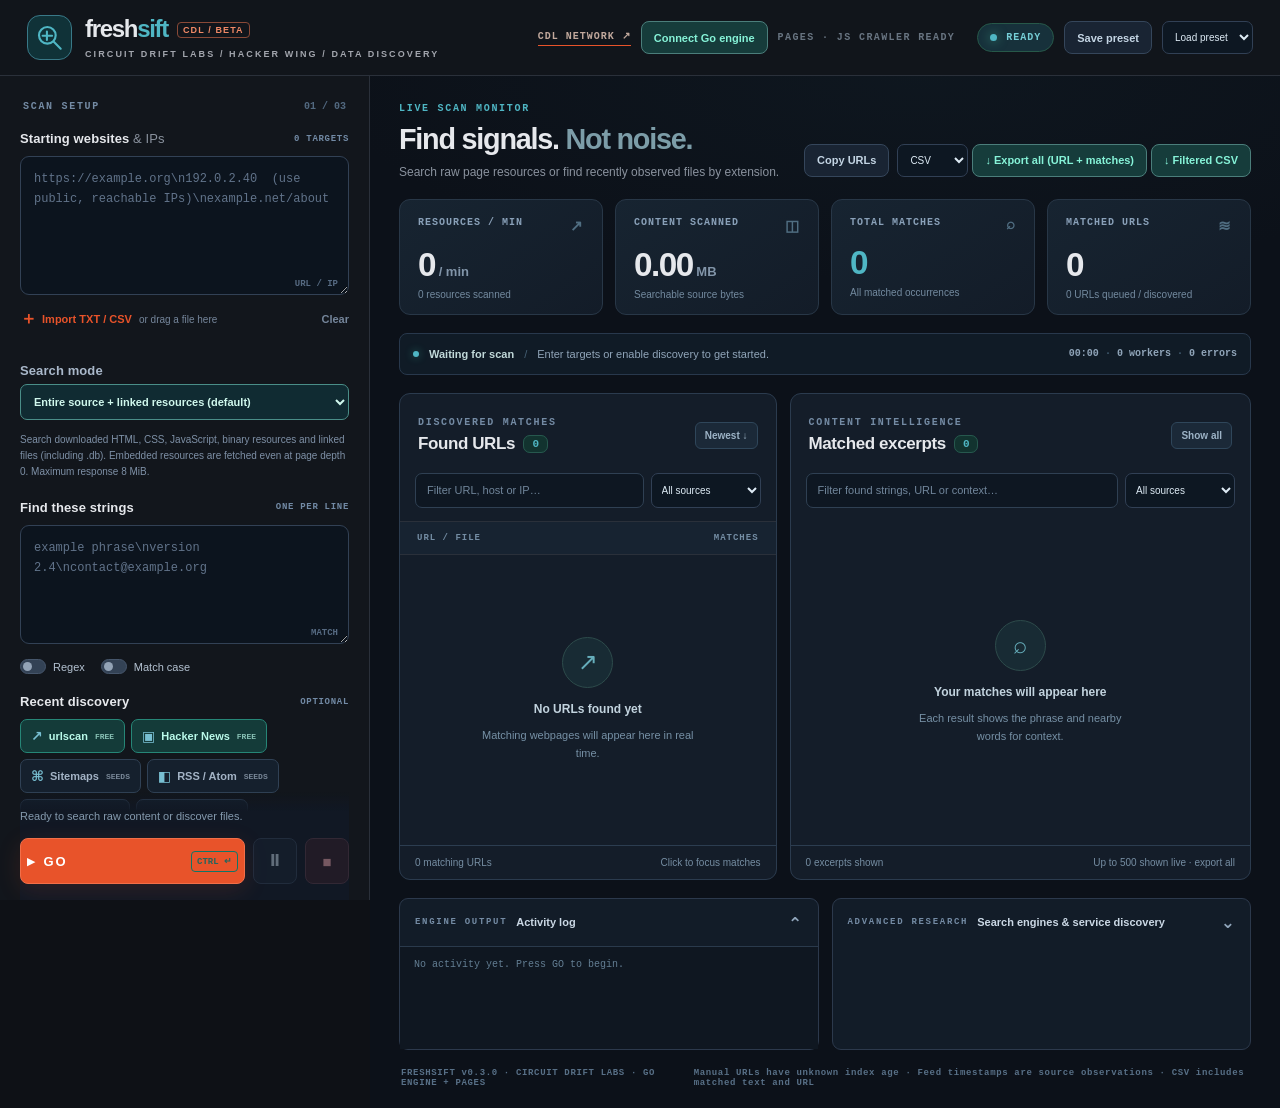
==== commit e6c1cf96: "feat: load browser-local engine before dashboard" ====
--- a/index.html
+++ b/index.html
@@ -9,6 +9,7 @@
 <title>FreshSift · Web discovery, files &amp; source search</title>
 <link rel="icon" type="image/svg+xml" href="./favicon.svg">
 <link rel="stylesheet" href="./style.css">
+<script src="./browser-engine.js" defer></script>
 <script src="./app.js" defer></script>
 </head>
 <body>
